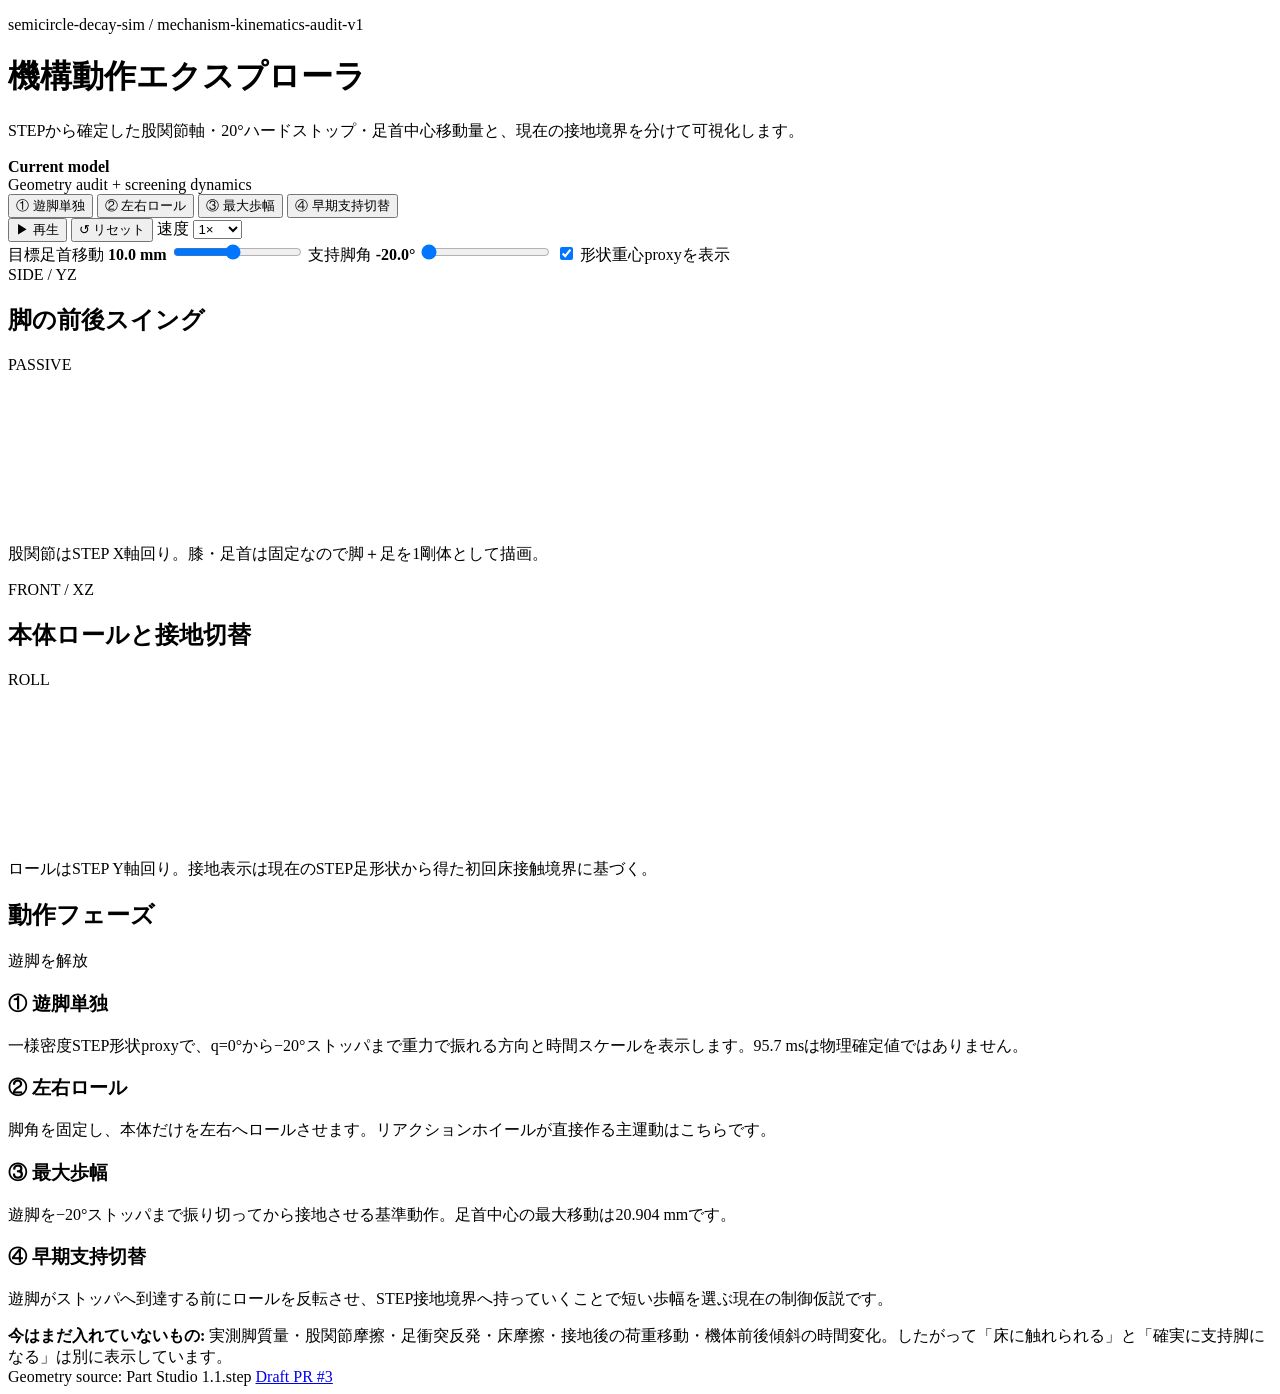
==== docs/index.html @ 5e963c23 "Add mechanism motion explorer page" ====
<!doctype html>
<html lang="ja">
<head>
  <meta charset="utf-8" />
  <meta name="viewport" content="width=device-width, initial-scale=1" />
  <title>Reaction-Wheel Rocker — Mechanism Motion Explorer</title>
  <link rel="stylesheet" href="styles.css" />
</head>
<body>
  <header class="hero">
    <div>
      <p class="eyebrow">semicircle-decay-sim / mechanism-kinematics-audit-v1</p>
      <h1>機構動作エクスプローラ</h1>
      <p class="lead">STEPから確定した股関節軸・20°ハードストップ・足首中心移動量と、現在の接地境界を分けて可視化します。</p>
    </div>
    <div class="status-card">
      <span class="status-dot"></span>
      <div><b>Current model</b><br><span>Geometry audit + screening dynamics</span></div>
    </div>
  </header>

  <main>
    <section class="mode-bar" aria-label="motion modes">
      <button class="mode active" data-mode="passive">① 遊脚単独</button>
      <button class="mode" data-mode="roll">② 左右ロール</button>
      <button class="mode" data-mode="full">③ 最大歩幅</button>
      <button class="mode" data-mode="early">④ 早期支持切替</button>
    </section>

    <section class="control-card">
      <div class="transport">
        <button id="playBtn" class="primary">▶ 再生</button>
        <button id="resetBtn">↺ リセット</button>
        <label>速度
          <select id="speedSelect">
            <option value="0.5">0.5×</option>
            <option value="1" selected>1×</option>
            <option value="2">2×</option>
          </select>
        </label>
      </div>
      <div class="control-grid">
        <label id="stepControl">目標足首移動 <b><span id="stepValue">10.0</span> mm</b>
          <input id="stepSlider" type="range" min="1" max="20.5" value="10" step="0.1" />
        </label>
        <label id="stanceControl">支持脚角 <b><span id="stanceValue">-20.0</span>°</b>
          <input id="stanceSlider" type="range" min="-20" max="0" value="-20" step="0.5" />
        </label>
        <label class="check"><input id="cgToggle" type="checkbox" checked /> 形状重心proxyを表示</label>
      </div>
    </section>

    <section class="metrics" id="metrics"></section>

    <section class="views">
      <article class="view-card">
        <div class="view-head">
          <div><span class="view-label">SIDE / YZ</span><h2>脚の前後スイング</h2></div>
          <span class="badge" id="sideBadge">PASSIVE</span>
        </div>
        <canvas id="sideCanvas"></canvas>
        <p class="caption">股関節はSTEP X軸回り。膝・足首は固定なので脚＋足を1剛体として描画。</p>
      </article>

      <article class="view-card">
        <div class="view-head">
          <div><span class="view-label">FRONT / XZ</span><h2>本体ロールと接地切替</h2></div>
          <span class="badge" id="frontBadge">ROLL</span>
        </div>
        <canvas id="frontCanvas"></canvas>
        <p class="caption">ロールはSTEP Y軸回り。接地表示は現在のSTEP足形状から得た初回床接触境界に基づく。</p>
      </article>
    </section>

    <section class="timeline-card">
      <div class="timeline-head"><h2>動作フェーズ</h2><span id="phaseText">遊脚を解放</span></div>
      <div class="timeline"><div id="timelineFill"></div><div id="timelineCursor"></div></div>
      <div class="phase-grid" id="phaseGrid"></div>
    </section>

    <section class="explain-grid">
      <article>
        <h3>① 遊脚単独</h3>
        <p>一様密度STEP形状proxyで、q=0°から−20°ストッパまで重力で振れる方向と時間スケールを表示します。95.7 msは物理確定値ではありません。</p>
      </article>
      <article>
        <h3>② 左右ロール</h3>
        <p>脚角を固定し、本体だけを左右へロールさせます。リアクションホイールが直接作る主運動はこちらです。</p>
      </article>
      <article>
        <h3>③ 最大歩幅</h3>
        <p>遊脚を−20°ストッパまで振り切ってから接地させる基準動作。足首中心の最大移動は20.904 mmです。</p>
      </article>
      <article>
        <h3>④ 早期支持切替</h3>
        <p>遊脚がストッパへ到達する前にロールを反転させ、STEP接地境界へ持っていくことで短い歩幅を選ぶ現在の制御仮説です。</p>
      </article>
    </section>

    <section class="note">
      <strong>今はまだ入れていないもの:</strong>
      実測脚質量・股関節摩擦・足衝突反発・床摩擦・接地後の荷重移動・機体前後傾斜の時間変化。したがって「床に触れられる」と「確実に支持脚になる」は別に表示しています。
    </section>
  </main>

  <footer>
    <span>Geometry source: Part Studio 1.1.step</span>
    <a href="https://github.com/temesotejam/semicircle-decay-sim/pull/3">Draft PR #3</a>
  </footer>

  <script src="app.js"></script>
</body>
</html>
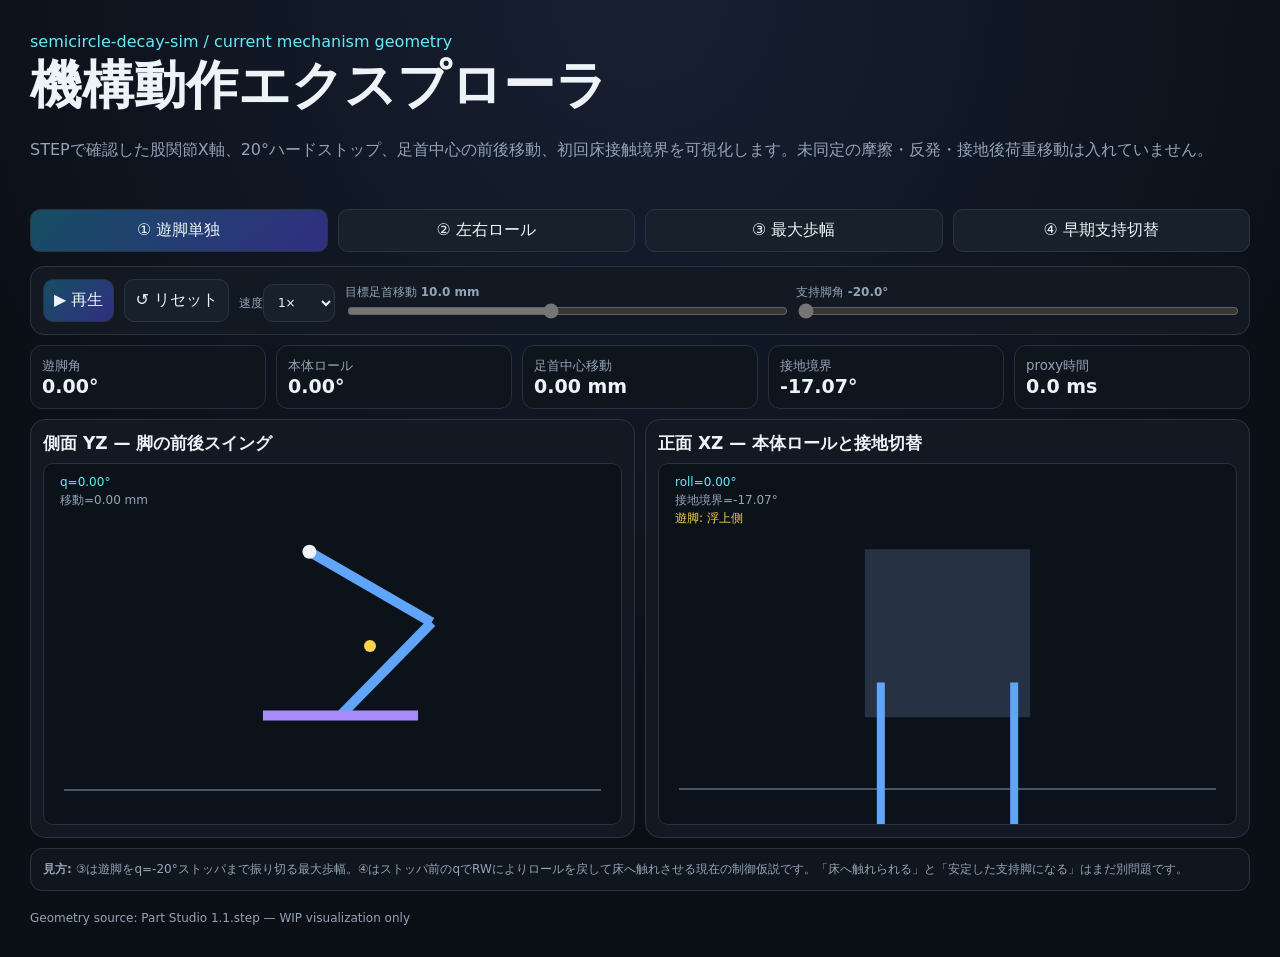
==== commit 7c2fe89e: "Publish mechanism motion explorer" ====
--- a/docs/index.html
+++ b/docs/index.html
@@ -1,113 +1,50 @@
 <!doctype html>
 <html lang="ja">
 <head>
-  <meta charset="utf-8" />
-  <meta name="viewport" content="width=device-width, initial-scale=1" />
-  <title>Reaction-Wheel Rocker — Mechanism Motion Explorer</title>
-  <link rel="stylesheet" href="styles.css" />
+<meta charset="utf-8"><meta name="viewport" content="width=device-width,initial-scale=1">
+<title>Reaction-Wheel Rocker Motion Explorer</title>
+<style>
+:root{color-scheme:dark;--bg:#0b1017;--p:#121923;--line:#2a3544;--txt:#eef3f8;--mut:#94a3b8;--a:#67e8f9;--b:#a78bfa;--ok:#86efac;--warn:#fcd34d}*{box-sizing:border-box}body{margin:0;font-family:system-ui,-apple-system,"Segoe UI",sans-serif;background:radial-gradient(circle at top,#172033,var(--bg) 45rem);color:var(--txt)}header,main,footer{width:min(1220px,calc(100% - 28px));margin:auto}header{padding:32px 0 16px}h1{margin:0;font-size:clamp(30px,5vw,52px)}p{color:var(--mut);line-height:1.65}.tabs,.controls,.metrics,.views{display:grid;gap:10px}.tabs{grid-template-columns:repeat(4,1fr);margin:14px 0}.tabs button,.controls button,select,input{font:inherit}.tabs button,.controls button,select{border:1px solid var(--line);background:#18202b;color:var(--txt);padding:10px;border-radius:10px;cursor:pointer}.tabs button.active,.controls button.primary{background:linear-gradient(135deg,#164e63,#312e81)}.controls{grid-template-columns:auto auto auto 1fr 1fr;align-items:end;background:var(--p);border:1px solid var(--line);border-radius:14px;padding:12px}.controls label{font-size:12px;color:var(--mut)}input[type=range]{width:100%}.metrics{grid-template-columns:repeat(5,1fr);margin:10px 0}.metric{background:#0f151d;border:1px solid #253141;border-radius:12px;padding:11px}.metric small{display:block;color:var(--mut)}.metric b{font-size:19px}.views{grid-template-columns:1fr 1fr}.card{background:var(--p);border:1px solid var(--line);border-radius:15px;padding:12px}.card h2{font-size:17px;margin:0 0 8px}canvas{width:100%;aspect-ratio:16/10;background:#0c121a;border:1px solid #263242;border-radius:10px;display:block}.note{margin-top:10px;padding:12px;border:1px solid var(--line);border-radius:12px;background:#10161e;color:var(--mut);font-size:12px}.status{color:var(--a)}footer{padding:20px 0 32px;color:var(--mut);font-size:12px}@media(max-width:850px){.tabs{grid-template-columns:1fr 1fr}.controls{grid-template-columns:1fr 1fr}.views{grid-template-columns:1fr}.metrics{grid-template-columns:1fr 1fr}}
+</style>
 </head>
 <body>
-  <header class="hero">
-    <div>
-      <p class="eyebrow">semicircle-decay-sim / mechanism-kinematics-audit-v1</p>
-      <h1>機構動作エクスプローラ</h1>
-      <p class="lead">STEPから確定した股関節軸・20°ハードストップ・足首中心移動量と、現在の接地境界を分けて可視化します。</p>
-    </div>
-    <div class="status-card">
-      <span class="status-dot"></span>
-      <div><b>Current model</b><br><span>Geometry audit + screening dynamics</span></div>
-    </div>
-  </header>
-
-  <main>
-    <section class="mode-bar" aria-label="motion modes">
-      <button class="mode active" data-mode="passive">① 遊脚単独</button>
-      <button class="mode" data-mode="roll">② 左右ロール</button>
-      <button class="mode" data-mode="full">③ 最大歩幅</button>
-      <button class="mode" data-mode="early">④ 早期支持切替</button>
-    </section>
-
-    <section class="control-card">
-      <div class="transport">
-        <button id="playBtn" class="primary">▶ 再生</button>
-        <button id="resetBtn">↺ リセット</button>
-        <label>速度
-          <select id="speedSelect">
-            <option value="0.5">0.5×</option>
-            <option value="1" selected>1×</option>
-            <option value="2">2×</option>
-          </select>
-        </label>
-      </div>
-      <div class="control-grid">
-        <label id="stepControl">目標足首移動 <b><span id="stepValue">10.0</span> mm</b>
-          <input id="stepSlider" type="range" min="1" max="20.5" value="10" step="0.1" />
-        </label>
-        <label id="stanceControl">支持脚角 <b><span id="stanceValue">-20.0</span>°</b>
-          <input id="stanceSlider" type="range" min="-20" max="0" value="-20" step="0.5" />
-        </label>
-        <label class="check"><input id="cgToggle" type="checkbox" checked /> 形状重心proxyを表示</label>
-      </div>
-    </section>
-
-    <section class="metrics" id="metrics"></section>
-
-    <section class="views">
-      <article class="view-card">
-        <div class="view-head">
-          <div><span class="view-label">SIDE / YZ</span><h2>脚の前後スイング</h2></div>
-          <span class="badge" id="sideBadge">PASSIVE</span>
-        </div>
-        <canvas id="sideCanvas"></canvas>
-        <p class="caption">股関節はSTEP X軸回り。膝・足首は固定なので脚＋足を1剛体として描画。</p>
-      </article>
-
-      <article class="view-card">
-        <div class="view-head">
-          <div><span class="view-label">FRONT / XZ</span><h2>本体ロールと接地切替</h2></div>
-          <span class="badge" id="frontBadge">ROLL</span>
-        </div>
-        <canvas id="frontCanvas"></canvas>
-        <p class="caption">ロールはSTEP Y軸回り。接地表示は現在のSTEP足形状から得た初回床接触境界に基づく。</p>
-      </article>
-    </section>
-
-    <section class="timeline-card">
-      <div class="timeline-head"><h2>動作フェーズ</h2><span id="phaseText">遊脚を解放</span></div>
-      <div class="timeline"><div id="timelineFill"></div><div id="timelineCursor"></div></div>
-      <div class="phase-grid" id="phaseGrid"></div>
-    </section>
-
-    <section class="explain-grid">
-      <article>
-        <h3>① 遊脚単独</h3>
-        <p>一様密度STEP形状proxyで、q=0°から−20°ストッパまで重力で振れる方向と時間スケールを表示します。95.7 msは物理確定値ではありません。</p>
-      </article>
-      <article>
-        <h3>② 左右ロール</h3>
-        <p>脚角を固定し、本体だけを左右へロールさせます。リアクションホイールが直接作る主運動はこちらです。</p>
-      </article>
-      <article>
-        <h3>③ 最大歩幅</h3>
-        <p>遊脚を−20°ストッパまで振り切ってから接地させる基準動作。足首中心の最大移動は20.904 mmです。</p>
-      </article>
-      <article>
-        <h3>④ 早期支持切替</h3>
-        <p>遊脚がストッパへ到達する前にロールを反転させ、STEP接地境界へ持っていくことで短い歩幅を選ぶ現在の制御仮説です。</p>
-      </article>
-    </section>
-
-    <section class="note">
-      <strong>今はまだ入れていないもの:</strong>
-      実測脚質量・股関節摩擦・足衝突反発・床摩擦・接地後の荷重移動・機体前後傾斜の時間変化。したがって「床に触れられる」と「確実に支持脚になる」は別に表示しています。
-    </section>
-  </main>
-
-  <footer>
-    <span>Geometry source: Part Studio 1.1.step</span>
-    <a href="https://github.com/temesotejam/semicircle-decay-sim/pull/3">Draft PR #3</a>
-  </footer>
-
-  <script src="app.js"></script>
-</body>
-</html>
+<header><div class="status">semicircle-decay-sim / current mechanism geometry</div><h1>機構動作エクスプローラ</h1><p>STEPで確認した股関節X軸、20°ハードストップ、足首中心の前後移動、初回床接触境界を可視化します。未同定の摩擦・反発・接地後荷重移動は入れていません。</p></header>
+<main>
+<div class="tabs">
+<button class="tab active" data-mode="passive">① 遊脚単独</button><button class="tab" data-mode="roll">② 左右ロール</button><button class="tab" data-mode="full">③ 最大歩幅</button><button class="tab" data-mode="early">④ 早期支持切替</button>
+</div>
+<div class="controls">
+<button id="play" class="primary">▶ 再生</button><button id="reset">↺ リセット</button>
+<label>速度<select id="speed"><option value="0.5">0.5×</option><option value="1" selected>1×</option><option value="2">2×</option></select></label>
+<label>目標足首移動 <b id="stepText">10.0 mm</b><input id="step" type="range" min="1" max="20.5" value="10" step="0.1"></label>
+<label>支持脚角 <b id="stanceText">-20.0°</b><input id="stance" type="range" min="-20" max="0" value="-20" step="0.5"></label>
+</div>
+<div class="metrics" id="metrics"></div>
+<div class="views"><section class="card"><h2>側面 YZ — 脚の前後スイング</h2><canvas id="side"></canvas></section><section class="card"><h2>正面 XZ — 本体ロールと接地切替</h2><canvas id="front"></canvas></section></div>
+<div class="note"><b>見方:</b> ③は遊脚をq=-20°ストッパまで振り切る最大歩幅。④はストッパ前のqでRWによりロールを戻して床へ触れさせる現在の制御仮説です。「床へ触れられる」と「安定した支持脚になる」はまだ別問題です。</div>
+</main>
+<footer>Geometry source: Part Studio 1.1.step — WIP visualization only</footer>
+<script>
+(()=>{
+const G={hy:0,hz:-12,by:44.167295593,bz:-37.5,ay:11.227384539,az:-71.139867217,cgy:21.882791753,cgz:-46.024124896,max:20.90412};
+const qGrid=[0,-2.5,-5,-7.5,-10,-12.5,-15,-17.5,-20], sGrid=[-20,-15,-10,-5,0];
+const rollMap={"-20":[-17.072720785,-15.218287020,-13.311679411,-11.354109100,-9.342953356,-7.266372834,-5.087515747,-2.677312440,0],"-15":[-15.806840710,-13.781275122,-11.653625674,-9.394503779,-6.933883801,-4.060042178,0,3.412976057,5.087515747],"-10":[-13.548224874,-11.134438604,-8.434835157,-5.173491182,0,4.642433123,6.933883801,8.389721215,9.342953356],"-5":[-9.694828020,-6.111354967,0,5.661369074,8.434835157,10.304509994,11.653625674,12.631214147,13.311679411],"0":[0,6.527022708,9.694828020,11.893973445,13.548224874,14.824062309,15.806840710,16.546191622,17.072720785]};
+const passive=[[0,0],[32.273458,-2.5],[45.915031,-5],[56.584125,-7.5],[65.760371,-10],[74.017255,-12.5],[81.650508,-15],[88.837920,-17.5],[95.697752,-20]];
+const $=id=>document.getElementById(id);let mode='passive',playing=false,p=0,last=performance.now();
+function rot(y,z,q){let a=q*Math.PI/180,Y=y-G.hy,Z=z-G.hz;return[G.hy+Y*Math.cos(a)-Z*Math.sin(a),G.hz+Y*Math.sin(a)+Z*Math.cos(a)]}
+function travel(q){return Math.max(0,G.ay-rot(G.ay,G.az,q)[0])}
+function qForTravel(mm){let lo=-20,hi=0;for(let i=0;i<60;i++){let m=(lo+hi)/2;if(travel(m)>mm)lo=m;else hi=m}return(lo+hi)/2}
+function qAt(ms){for(let i=0;i<passive.length-1;i++){let a=passive[i],b=passive[i+1];if(ms>=a[0]&&ms<=b[0]){let u=(ms-a[0])/(b[0]-a[0]);return a[1]+u*(b[1]-a[1])}}return ms<=0?0:-20}
+function rootAt(qs,qw){qs=Math.max(-20,Math.min(0,qs));qw=Math.max(-20,Math.min(0,qw));let si=0;while(si<sGrid.length-2&&qs>sGrid[si+1])si++;let qi=0;while(qi<qGrid.length-2&&qw<qGrid[qi+1])qi++;let s0=sGrid[si],s1=sGrid[si+1],q0=qGrid[qi],q1=qGrid[qi+1],a=(qs-s0)/(s1-s0||1),b=(qw-q0)/(q1-q0||1);let r0=rollMap[s0][qi]+b*(rollMap[s0][qi+1]-rollMap[s0][qi]),r1=rollMap[s1][qi]+b*(rollMap[s1][qi+1]-rollMap[s1][qi]);return r0+a*(r1-r0)}
+function ease(u){return u<.5?2*u*u:1-Math.pow(-2*u+2,2)/2}function lerp(a,b,u){return a+(b-a)*u}
+function state(){let qs=+$('stance').value,target=+$('step').value,qt=mode==='full'?-20:qForTravel(target),td=rootAt(qs,qt),q=0,r=0,c=false,ms=null;if(mode==='passive'){ms=Math.min(95.697752,p/.8*95.697752);q=qAt(ms);c=p>.8}else if(mode==='roll'){r=14*Math.sin(p*2*Math.PI);q=qs;c=true}else{if(p<.18){r=lerp(0,12,ease(p/.18))}else if(p<.62){let u=(p-.18)/.44;ms=u*(qt/-20)*95.697752;q=lerp(0,qt,u);r=12}else if(p<.84){q=qt;r=lerp(12,td,ease((p-.62)/.22))}else{q=qt;r=td;c=true}}return{qs,qt,td,q,r,c,ms}}
+function fit(cv){let d=devicePixelRatio||1,w=cv.clientWidth,h=cv.clientHeight;if(cv.width!==w*d||cv.height!==h*d){cv.width=w*d;cv.height=h*d}let x=cv.getContext('2d');x.setTransform(d,0,0,d,0,0);x.clearRect(0,0,w,h);return[x,w,h]}
+function line(x,a,b,w=2,col='#cbd5e1'){x.strokeStyle=col;x.lineWidth=w;x.beginPath();x.moveTo(...a);x.lineTo(...b);x.stroke()}function dot(x,a,r,col){x.fillStyle=col;x.beginPath();x.arc(a[0],a[1],r,0,Math.PI*2);x.fill()}function txt(x,s,a,col='#94a3b8'){x.fillStyle=col;x.font='12px system-ui';x.fillText(s,a[0],a[1])}
+function drawSide(st){let[x,w,h]=fit($('side')),sc=Math.min(w/160,h/130),ox=w*.46,oz=h*.19,map=([y,z])=>[ox+y*sc,oz+(-z-5)*sc],H=map([0,-12]),B=map(rot(G.by,G.bz,st.q)),A=map(rot(G.ay,G.az,st.q)),C=map(rot(G.cgy,G.cgz,st.q));line(x,[20,h-34],[w-20,h-34],2,'#475569');line(x,H,B,10,'#60a5fa');line(x,B,A,10,'#60a5fa');dot(x,H,7,'#eef3f8');dot(x,C,6,'#fcd34d');let aa=st.q*Math.PI/180,half=28,dy=Math.cos(aa)*half,dz=Math.sin(aa)*half,ap=rot(G.ay,G.az,st.q);line(x,map([ap[0]-dy,ap[1]-dz]),map([ap[0]+dy,ap[1]+dz]),10,st.c?'#86efac':'#a78bfa');txt(x,`q=${st.q.toFixed(2)}°`,[16,22],'#67e8f9');txt(x,`移動=${travel(st.q).toFixed(2)} mm`,[16,40])}
+function drawFront(st){let[x,w,h]=fit($('front')),cx=w/2,cy=h*.57,sc=Math.min(w/160,h/135),a=st.r*Math.PI/180,R=([X,Z])=>[cx+(X*Math.cos(a)-Z*Math.sin(a))*sc,cy-(X*Math.sin(a)+Z*Math.cos(a))*sc],ground=h-35;line(x,[20,ground],[w-20,ground],2,'#475569');let poly=[[-31,45],[31,45],[31,-18],[-31,-18]].map(R);x.fillStyle='#263244';x.beginPath();poly.forEach((v,i)=>i?x.lineTo(...v):x.moveTo(...v));x.closePath();x.fill();[-25,25].forEach(X=>{line(x,R([X,-5]),R([X,-60]),8,'#60a5fa');let f=R([X,-72]);line(x,[f[0]-18*sc,f[1]],[f[0]+18*sc,f[1]],8,'#a78bfa')});let bound=rootAt(st.qs,st.q),reachable=st.r<=bound+.15;txt(x,`roll=${st.r.toFixed(2)}°`,[16,22],'#67e8f9');txt(x,`接地境界=${bound.toFixed(2)}°`,[16,40]);txt(x,reachable?'遊脚: 床へ到達可能':'遊脚: 浮上側',[16,58],reachable?'#86efac':'#fcd34d')}
+function ui(st){$('stepText').textContent=(+$('step').value).toFixed(1)+' mm';$('stanceText').textContent=(+$('stance').value).toFixed(1)+'°';let arr=[['遊脚角',st.q.toFixed(2)+'°'],['本体ロール',st.r.toFixed(2)+'°'],['足首中心移動',travel(st.q).toFixed(2)+' mm'],['接地境界',rootAt(st.qs,st.q).toFixed(2)+'°'],['proxy時間',st.ms==null?'—':st.ms.toFixed(1)+' ms']];$('metrics').innerHTML=arr.map(v=>`<div class=metric><small>${v[0]}</small><b>${v[1]}</b></div>`).join('');$('step').disabled=mode!=='early';$('stance').disabled=!(mode==='early'||mode==='full')}
+function frame(now){let dt=(now-last)/1000;last=now;if(playing){p+=dt*(+$('speed').value)/3.8;if(p>=1)p=0}let st=state();drawSide(st);drawFront(st);ui(st);requestAnimationFrame(frame)}
+document.querySelectorAll('.tab').forEach(b=>b.onclick=()=>{document.querySelectorAll('.tab').forEach(x=>x.classList.remove('active'));b.classList.add('active');mode=b.dataset.mode;p=0});$('play').onclick=()=>{playing=!playing;$('play').textContent=playing?'❚❚ 一時停止':'▶ 再生'};$('reset').onclick=()=>{p=0;playing=false;$('play').textContent='▶ 再生'};requestAnimationFrame(frame)
+})();
+</script>
+</body></html>
